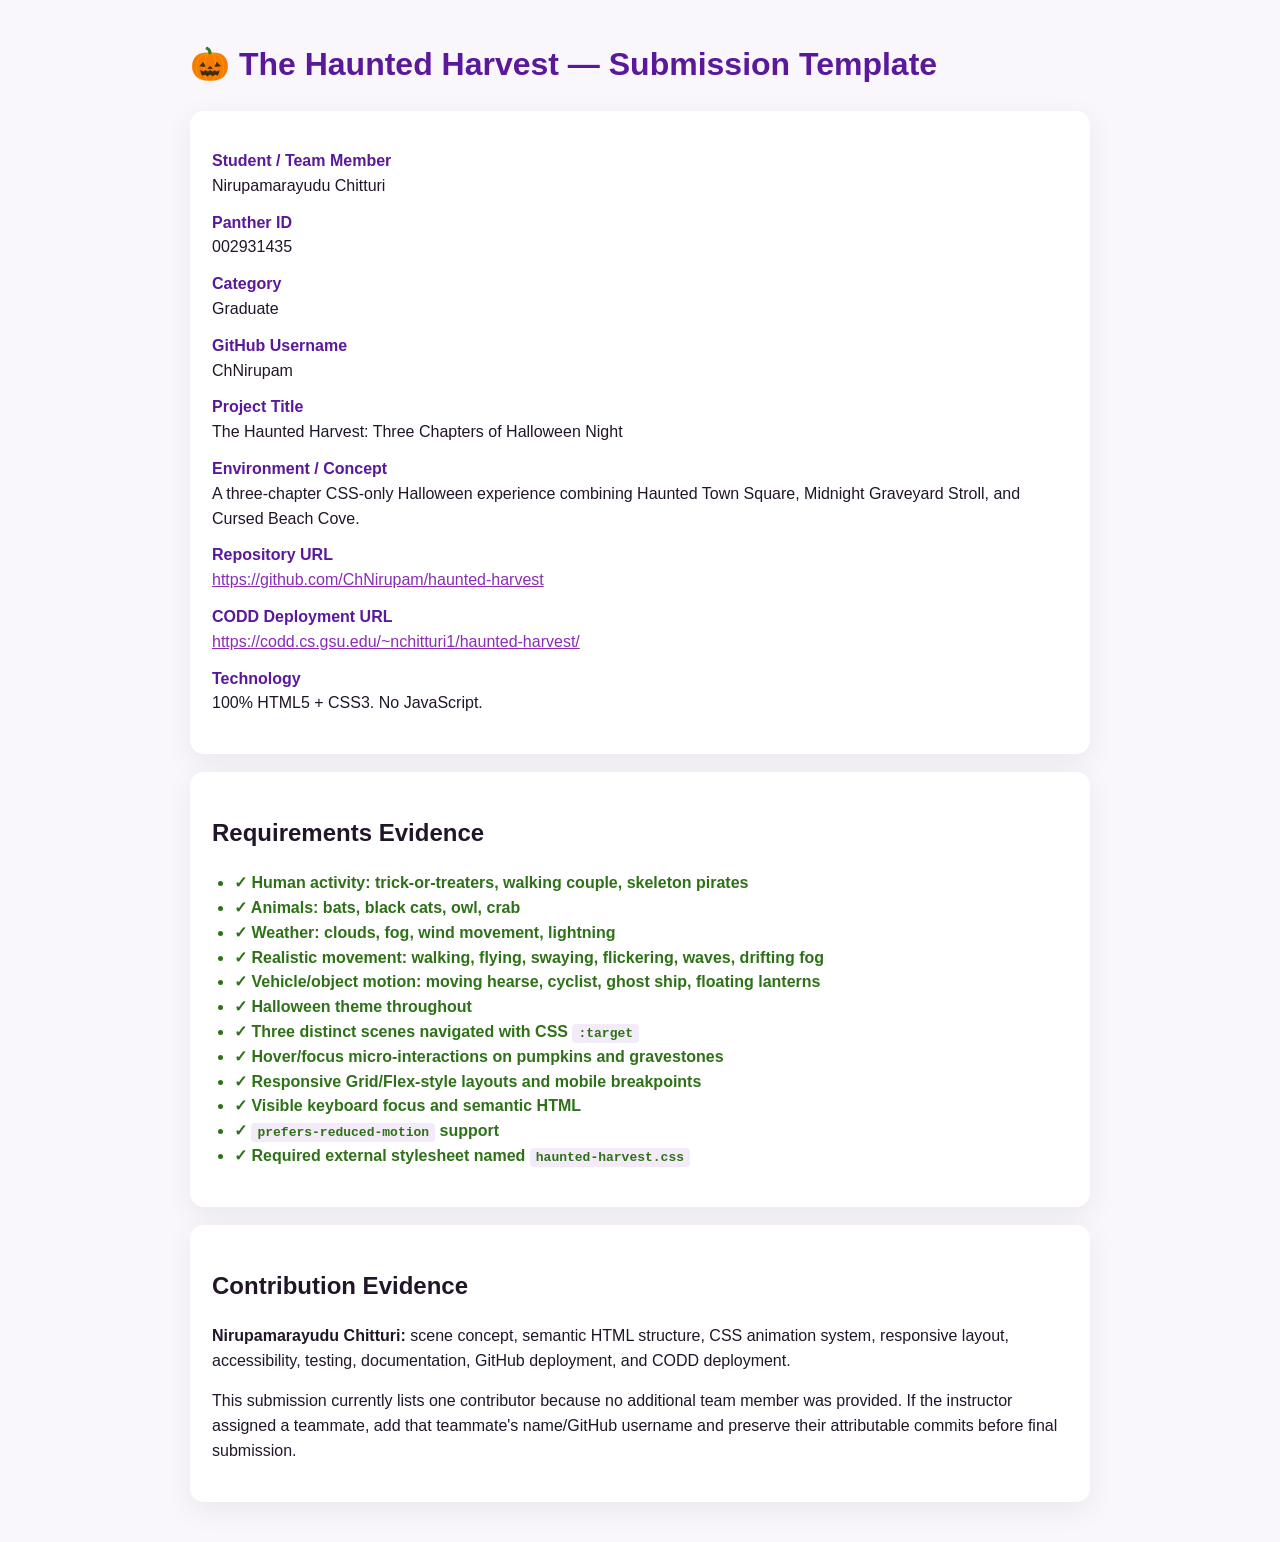
==== submission_Template_halloween.html @ fcc5fb1c "Initial Haunted Harvest project" ====
<!doctype html>
<html lang="en">
<head>
  <meta charset="utf-8">
  <meta name="viewport" content="width=device-width, initial-scale=1">
  <title>Halloween Challenge Submission | Nirupamarayudu Chitturi</title>
  <style>
    body{font-family:Segoe UI,Arial,sans-serif;max-width:900px;margin:40px auto;padding:0 20px;line-height:1.55;color:#211629;background:#faf7fc}
    h1{color:#5a189a}.card{background:#fff;padding:22px;border-radius:14px;box-shadow:0 8px 30px #0001;margin:18px 0}dt{font-weight:800;color:#5a189a}dd{margin:0 0 12px}code{background:#f3ebf7;padding:2px 6px;border-radius:4px}a{color:#8b2cb5}ul{padding-left:22px}.done{color:#2f7118;font-weight:800}
  </style>
</head>
<body>
  <h1>🎃 The Haunted Harvest — Submission Template</h1>
  <div class="card">
    <dl>
      <dt>Student / Team Member</dt><dd>Nirupamarayudu Chitturi</dd>
      <dt>Panther ID</dt><dd>002931435</dd>
      <dt>Category</dt><dd>Graduate</dd>
      <dt>GitHub Username</dt><dd>ChNirupam</dd>
      <dt>Project Title</dt><dd>The Haunted Harvest: Three Chapters of Halloween Night</dd>
      <dt>Environment / Concept</dt><dd>A three-chapter CSS-only Halloween experience combining Haunted Town Square, Midnight Graveyard Stroll, and Cursed Beach Cove.</dd>
      <dt>Repository URL</dt><dd><a href="https://github.com/ChNirupam/haunted-harvest">https://github.com/ChNirupam/haunted-harvest</a></dd>
      <dt>CODD Deployment URL</dt><dd><a href="https://codd.cs.gsu.edu/~nchitturi1/haunted-harvest/">https://codd.cs.gsu.edu/~nchitturi1/haunted-harvest/</a></dd>
      <dt>Technology</dt><dd>100% HTML5 + CSS3. No JavaScript.</dd>
    </dl>
  </div>

  <div class="card">
    <h2>Requirements Evidence</h2>
    <ul>
      <li class="done">✓ Human activity: trick-or-treaters, walking couple, skeleton pirates</li>
      <li class="done">✓ Animals: bats, black cats, owl, crab</li>
      <li class="done">✓ Weather: clouds, fog, wind movement, lightning</li>
      <li class="done">✓ Realistic movement: walking, flying, swaying, flickering, waves, drifting fog</li>
      <li class="done">✓ Vehicle/object motion: moving hearse, cyclist, ghost ship, floating lanterns</li>
      <li class="done">✓ Halloween theme throughout</li>
      <li class="done">✓ Three distinct scenes navigated with CSS <code>:target</code></li>
      <li class="done">✓ Hover/focus micro-interactions on pumpkins and gravestones</li>
      <li class="done">✓ Responsive Grid/Flex-style layouts and mobile breakpoints</li>
      <li class="done">✓ Visible keyboard focus and semantic HTML</li>
      <li class="done">✓ <code>prefers-reduced-motion</code> support</li>
      <li class="done">✓ Required external stylesheet named <code>haunted-harvest.css</code></li>
    </ul>
  </div>

  <div class="card">
    <h2>Contribution Evidence</h2>
    <p><strong>Nirupamarayudu Chitturi:</strong> scene concept, semantic HTML structure, CSS animation system, responsive layout, accessibility, testing, documentation, GitHub deployment, and CODD deployment.</p>
    <p>This submission currently lists one contributor because no additional team member was provided. If the instructor assigned a teammate, add that teammate's name/GitHub username and preserve their attributable commits before final submission.</p>
  </div>
</body>
</html>
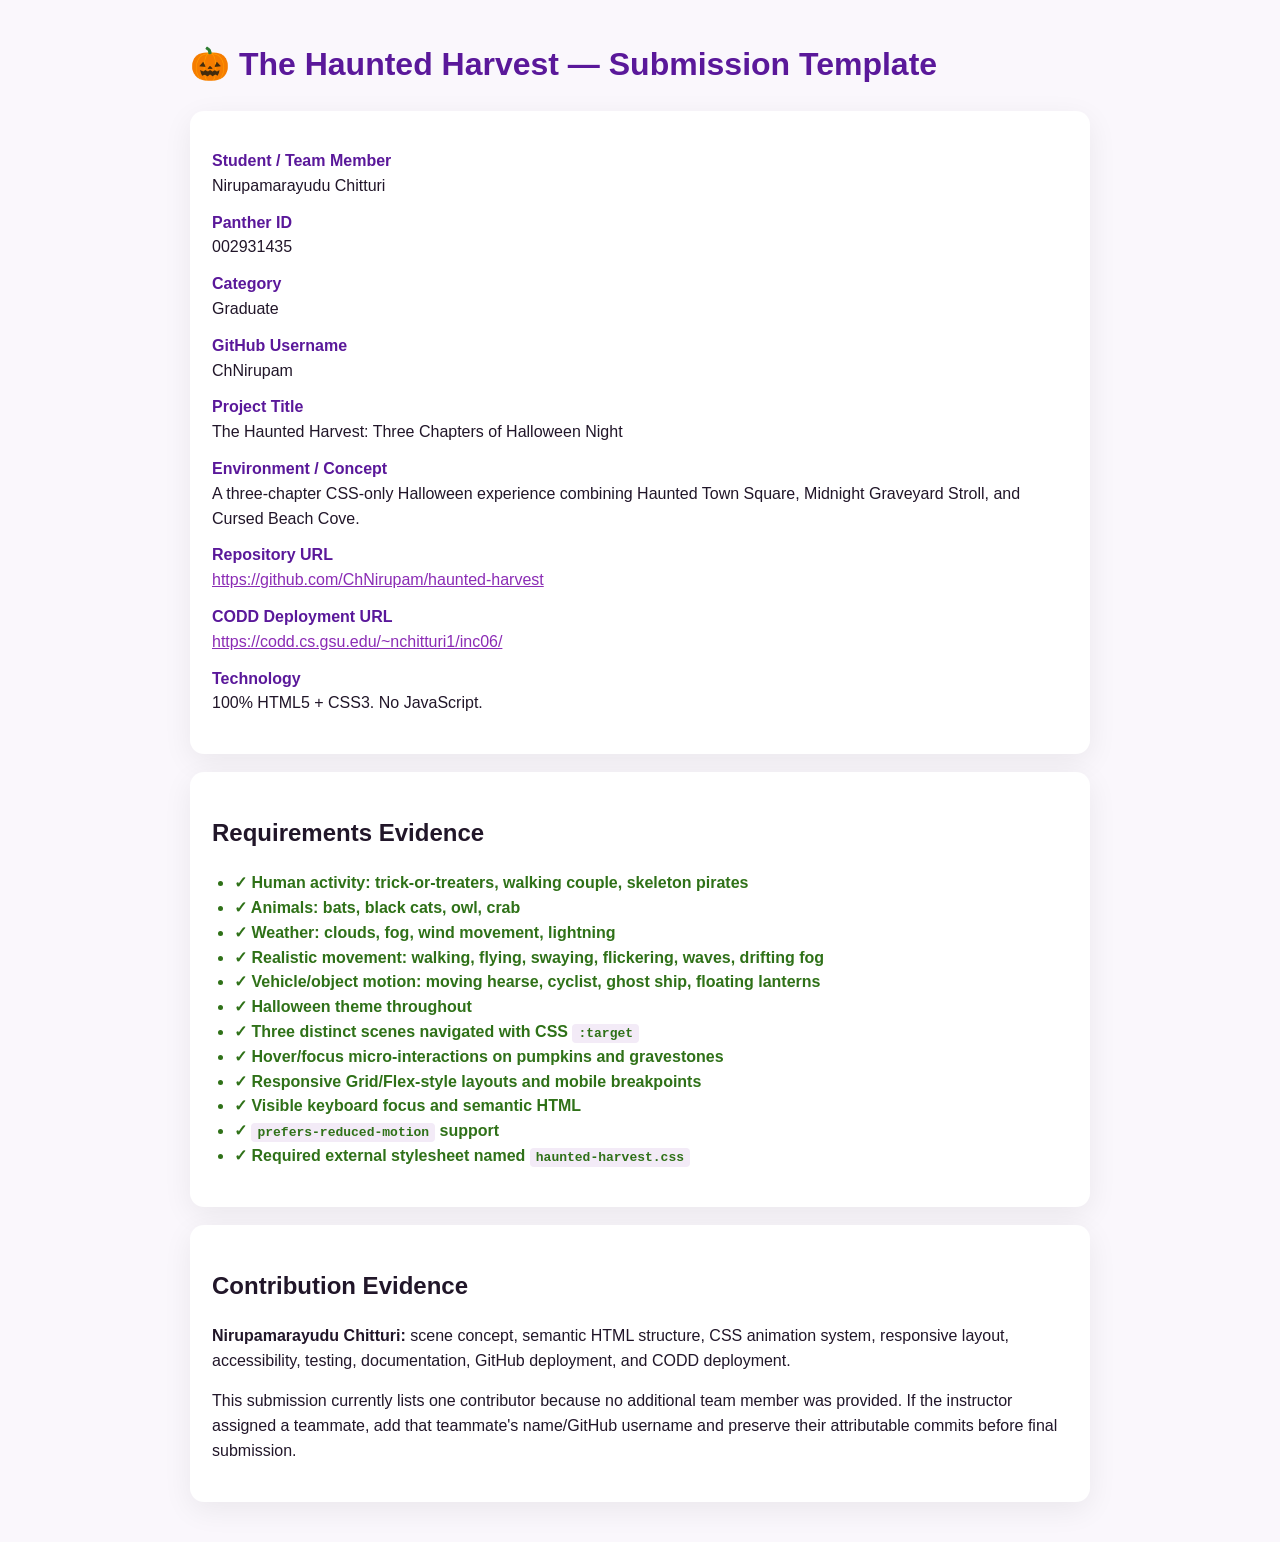
==== commit a9acb3c3: "Update CODD deployment URL to inc06" ====
--- a/submission_Template_halloween.html
+++ b/submission_Template_halloween.html
@@ -20,7 +20,7 @@
       <dt>Project Title</dt><dd>The Haunted Harvest: Three Chapters of Halloween Night</dd>
       <dt>Environment / Concept</dt><dd>A three-chapter CSS-only Halloween experience combining Haunted Town Square, Midnight Graveyard Stroll, and Cursed Beach Cove.</dd>
       <dt>Repository URL</dt><dd><a href="https://github.com/ChNirupam/haunted-harvest">https://github.com/ChNirupam/haunted-harvest</a></dd>
-      <dt>CODD Deployment URL</dt><dd><a href="https://codd.cs.gsu.edu/~nchitturi1/haunted-harvest/">https://codd.cs.gsu.edu/~nchitturi1/haunted-harvest/</a></dd>
+      <dt>CODD Deployment URL</dt><dd><a href="https://codd.cs.gsu.edu/~nchitturi1/inc06/">https://codd.cs.gsu.edu/~nchitturi1/inc06/</a></dd>
       <dt>Technology</dt><dd>100% HTML5 + CSS3. No JavaScript.</dd>
     </dl>
   </div>
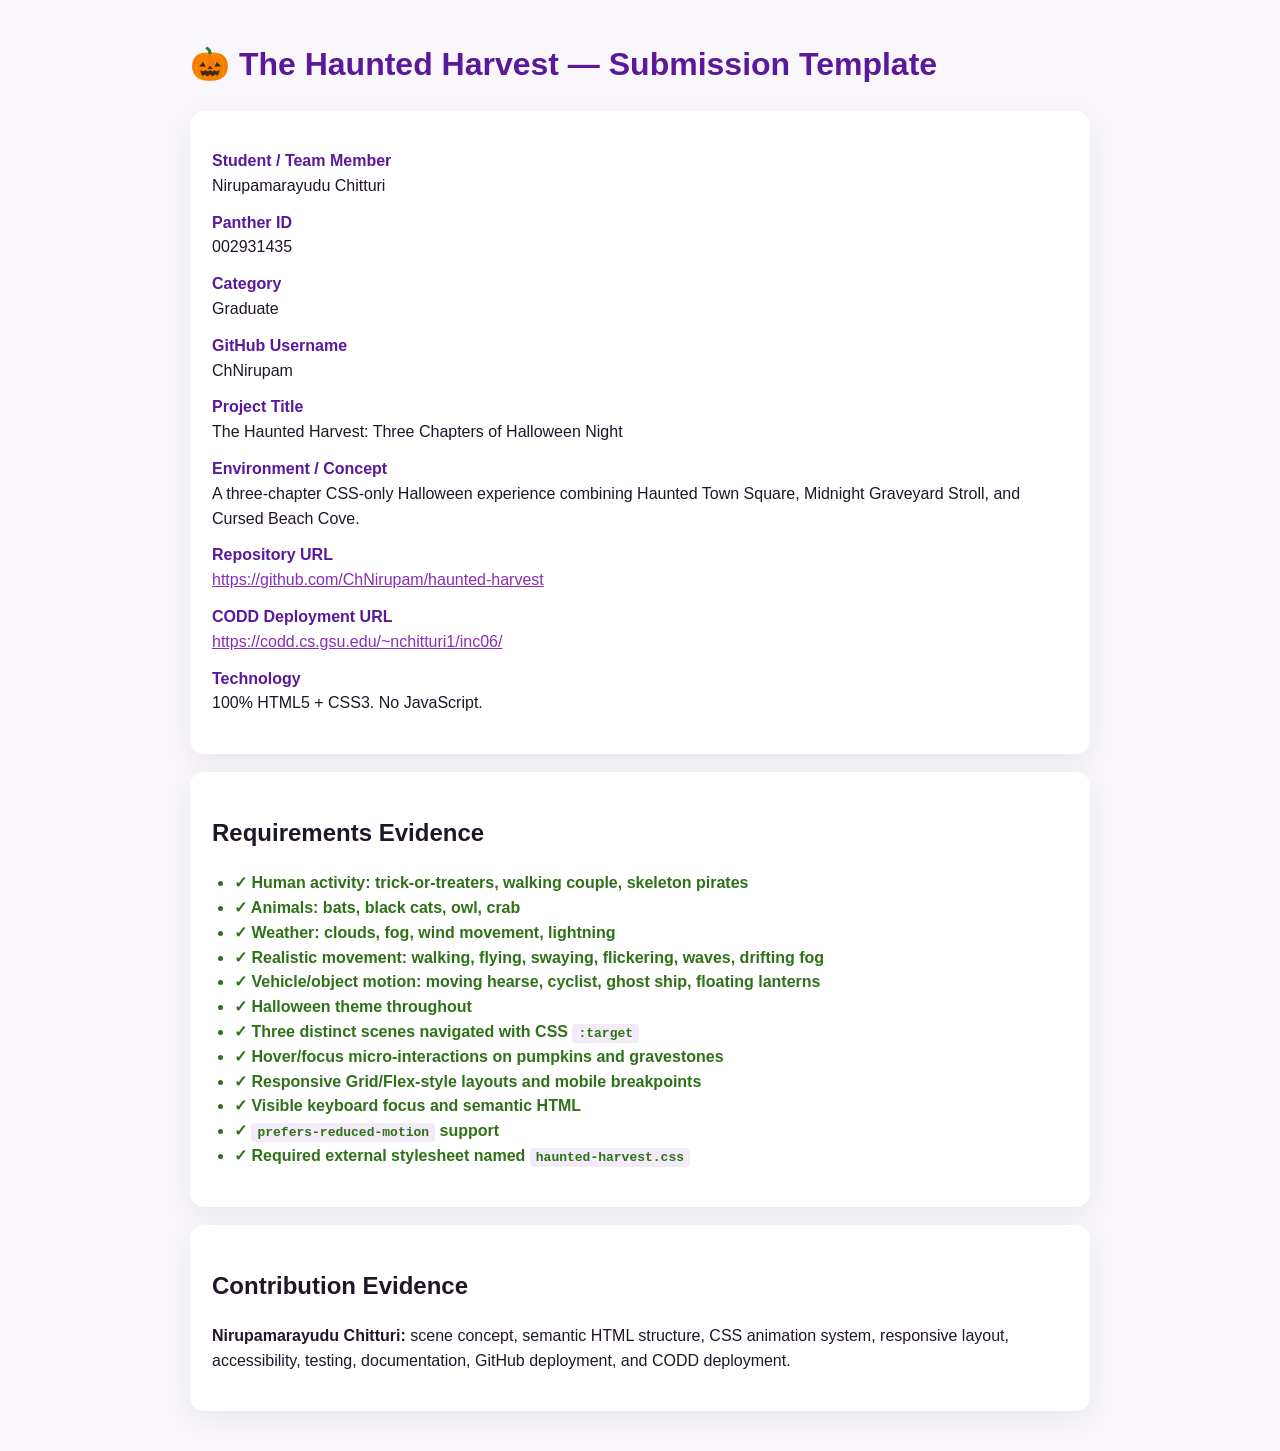
==== commit f49cf50c: "Update Halloween submission template" ====
--- a/submission_Template_halloween.html
+++ b/submission_Template_halloween.html
@@ -46,7 +46,6 @@
   <div class="card">
     <h2>Contribution Evidence</h2>
     <p><strong>Nirupamarayudu Chitturi:</strong> scene concept, semantic HTML structure, CSS animation system, responsive layout, accessibility, testing, documentation, GitHub deployment, and CODD deployment.</p>
-    <p>This submission currently lists one contributor because no additional team member was provided. If the instructor assigned a teammate, add that teammate's name/GitHub username and preserve their attributable commits before final submission.</p>
   </div>
 </body>
 </html>
